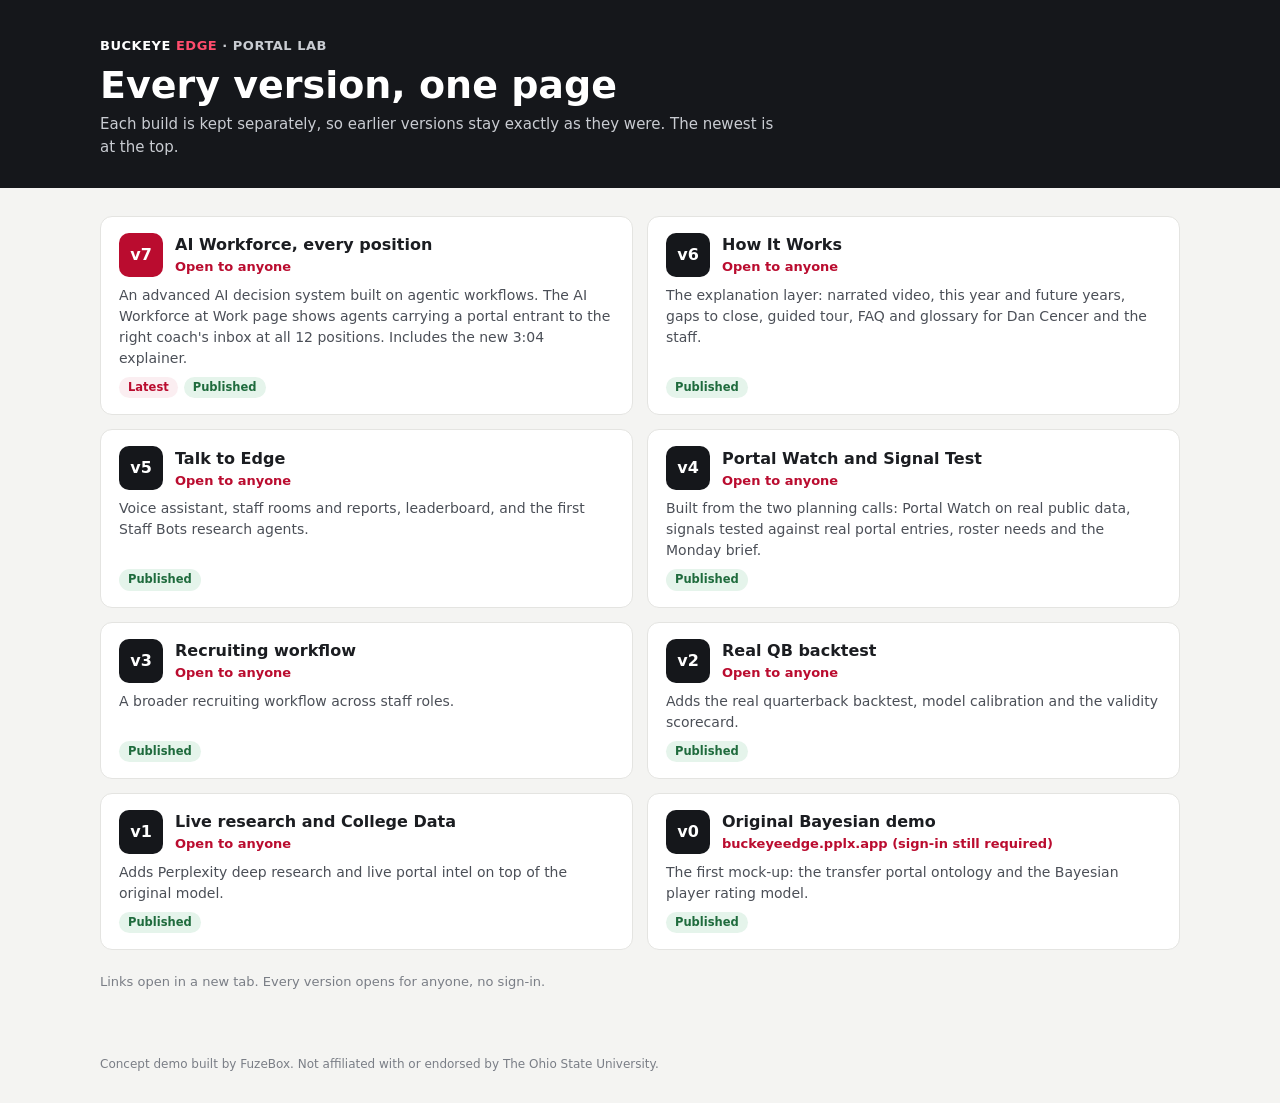
==== index.html @ c3e60c37 "Buckeye Edge Portal Lab: all versions" ====
<!doctype html>
<html lang="en">
<head>
<meta charset="utf-8" />
<meta name="viewport" content="width=device-width, initial-scale=1" />
<title>Buckeye Edge · Portal Lab Versions</title>
<link rel="icon" href="icon.svg" type="image/svg+xml" />
<style>
  :root { --scarlet:#ba0c2f; --scarlet-50:#fbeef1; --ink:#1b1d21; --ink-2:#4b4f57; --ink-3:#7a7e86; --bg:#f4f4f2; --surface:#fff; --line:#e4e4e1; --side:#15171b; }
  * { box-sizing: border-box; }
  body { margin:0; font: 15px/1.5 "Inter", system-ui, -apple-system, "Segoe UI", sans-serif; background:var(--bg); color:var(--ink); }
  header { background:var(--side); color:#fff; padding:36px 24px 30px; }
  .wrap { max-width:1080px; margin:0 auto; }
  .brand { font-weight:800; letter-spacing:.04em; font-size:13px; text-transform:uppercase; color:#c9ccd2; }
  .brand b { color:#fff; } .brand span { color:#ff4d6d; }
  h1 { margin:8px 0 6px; font-size:clamp(26px,4vw,38px); line-height:1.15; }
  header p { margin:0; color:#c9ccd2; max-width:680px; }
  main { padding:28px 24px 50px; }
  .grid { display:grid; grid-template-columns:repeat(2,minmax(0,1fr)); gap:14px; }
  .v { background:var(--surface); border:1px solid var(--line); border-radius:12px; padding:16px 18px; display:flex; flex-direction:column; gap:8px; text-decoration:none; color:inherit; transition:border-color .15s, box-shadow .15s, transform .15s; }
  .v:hover, .v:focus-visible { border-color:var(--scarlet); box-shadow:0 4px 18px rgba(0,0,0,.07); transform:translateY(-1px); outline:none; }
  .top { display:flex; align-items:center; gap:12px; }
  .num { flex:none; width:44px; height:44px; border-radius:10px; background:var(--side); color:#fff; display:grid; place-items:center; font-weight:800; font-size:16px; }
  .v.latest .num { background:var(--scarlet); }
  .t { display:flex; flex-direction:column; min-width:0; }
  .t b { font-size:16px; }
  .url { font-size:13px; color:var(--scarlet); font-weight:600; overflow-wrap:anywhere; }
  .d { margin:0; color:var(--ink-2); font-size:14px; }
  .tags { display:flex; flex-wrap:wrap; gap:6px; margin-top:auto; }
  .tag { font-size:11.5px; font-weight:600; border-radius:999px; padding:2px 9px; background:#eef0f2; color:var(--ink-2); }
  .tag.live { background:#e5f4eb; color:#1f6b3d; }
  .tag.prev { background:#fdf3e1; color:#8a5600; }
  .tag.new { background:var(--scarlet-50); color:var(--scarlet); }
  .note { margin-top:22px; font-size:13px; color:var(--ink-3); }
  footer { font-size:12px; color:var(--ink-3); padding:0 24px 30px; }
  @media (max-width:760px) { .grid { grid-template-columns:minmax(0,1fr); } header { padding:28px 18px 24px; } main { padding:20px 18px 40px; } }
</style>
</head>
<body>
<header><div class="wrap">
  <div class="brand"><b>Buckeye</b> <span>Edge</span> · Portal Lab</div>
  <h1>Every version, one page</h1>
  <p>Each build is kept separately, so earlier versions stay exactly as they were. The newest is at the top.</p>
</div></header>
<main><div class="wrap">
  <div class="grid">
    <a class="v latest" href="./v7/" target="_blank" rel="noopener">
      <div class="top"><span class="num">v7</span><div class="t"><b>AI Workforce, every position</b><span class="url">Open to anyone</span></div></div>
      <p class="d">An advanced AI decision system built on agentic workflows. The AI Workforce at Work page shows agents carrying a portal entrant to the right coach's inbox at all 12 positions. Includes the new 3:04 explainer.</p>
      <div class="tags"><span class="tag new">Latest</span><span class="tag live">Published</span></div>
    </a>
    <a class="v" href="./v6/" target="_blank" rel="noopener">
      <div class="top"><span class="num">v6</span><div class="t"><b>How It Works</b><span class="url">Open to anyone</span></div></div>
      <p class="d">The explanation layer: narrated video, this year and future years, gaps to close, guided tour, FAQ and glossary for Dan Cencer and the staff.</p>
      <div class="tags"><span class="tag live">Published</span></div>
    </a>
    <a class="v" href="./v5/" target="_blank" rel="noopener">
      <div class="top"><span class="num">v5</span><div class="t"><b>Talk to Edge</b><span class="url">Open to anyone</span></div></div>
      <p class="d">Voice assistant, staff rooms and reports, leaderboard, and the first Staff Bots research agents.</p>
      <div class="tags"><span class="tag live">Published</span></div>
    </a>
    <a class="v" href="./v4/" target="_blank" rel="noopener">
      <div class="top"><span class="num">v4</span><div class="t"><b>Portal Watch and Signal Test</b><span class="url">Open to anyone</span></div></div>
      <p class="d">Built from the two planning calls: Portal Watch on real public data, signals tested against real portal entries, roster needs and the Monday brief.</p>
      <div class="tags"><span class="tag live">Published</span></div>
    </a>
    <a class="v" href="./v3/" target="_blank" rel="noopener">
      <div class="top"><span class="num">v3</span><div class="t"><b>Recruiting workflow</b><span class="url">Open to anyone</span></div></div>
      <p class="d">A broader recruiting workflow across staff roles.</p>
      <div class="tags"><span class="tag live">Published</span></div>
    </a>
    <a class="v" href="./v2/" target="_blank" rel="noopener">
      <div class="top"><span class="num">v2</span><div class="t"><b>Real QB backtest</b><span class="url">Open to anyone</span></div></div>
      <p class="d">Adds the real quarterback backtest, model calibration and the validity scorecard.</p>
      <div class="tags"><span class="tag live">Published</span></div>
    </a>
    <a class="v" href="./v1/" target="_blank" rel="noopener">
      <div class="top"><span class="num">v1</span><div class="t"><b>Live research and College Data</b><span class="url">Open to anyone</span></div></div>
      <p class="d">Adds Perplexity deep research and live portal intel on top of the original model.</p>
      <div class="tags"><span class="tag live">Published</span></div>
    </a>
    <a class="v" href="https://buckeyeedge.pplx.app" target="_blank" rel="noopener">
      <div class="top"><span class="num">v0</span><div class="t"><b>Original Bayesian demo</b><span class="url">buckeyeedge.pplx.app (sign-in still required)</span></div></div>
      <p class="d">The first mock-up: the transfer portal ontology and the Bayesian player rating model.</p>
      <div class="tags"><span class="tag live">Published</span></div>
    </a>
  </div>
  <p class="note">Links open in a new tab. Every version opens for anyone, no sign-in.</p>
</div></main>
<footer><div class="wrap">Concept demo built by FuzeBox. Not affiliated with or endorsed by The Ohio State University.</div></footer>
</body>
</html>
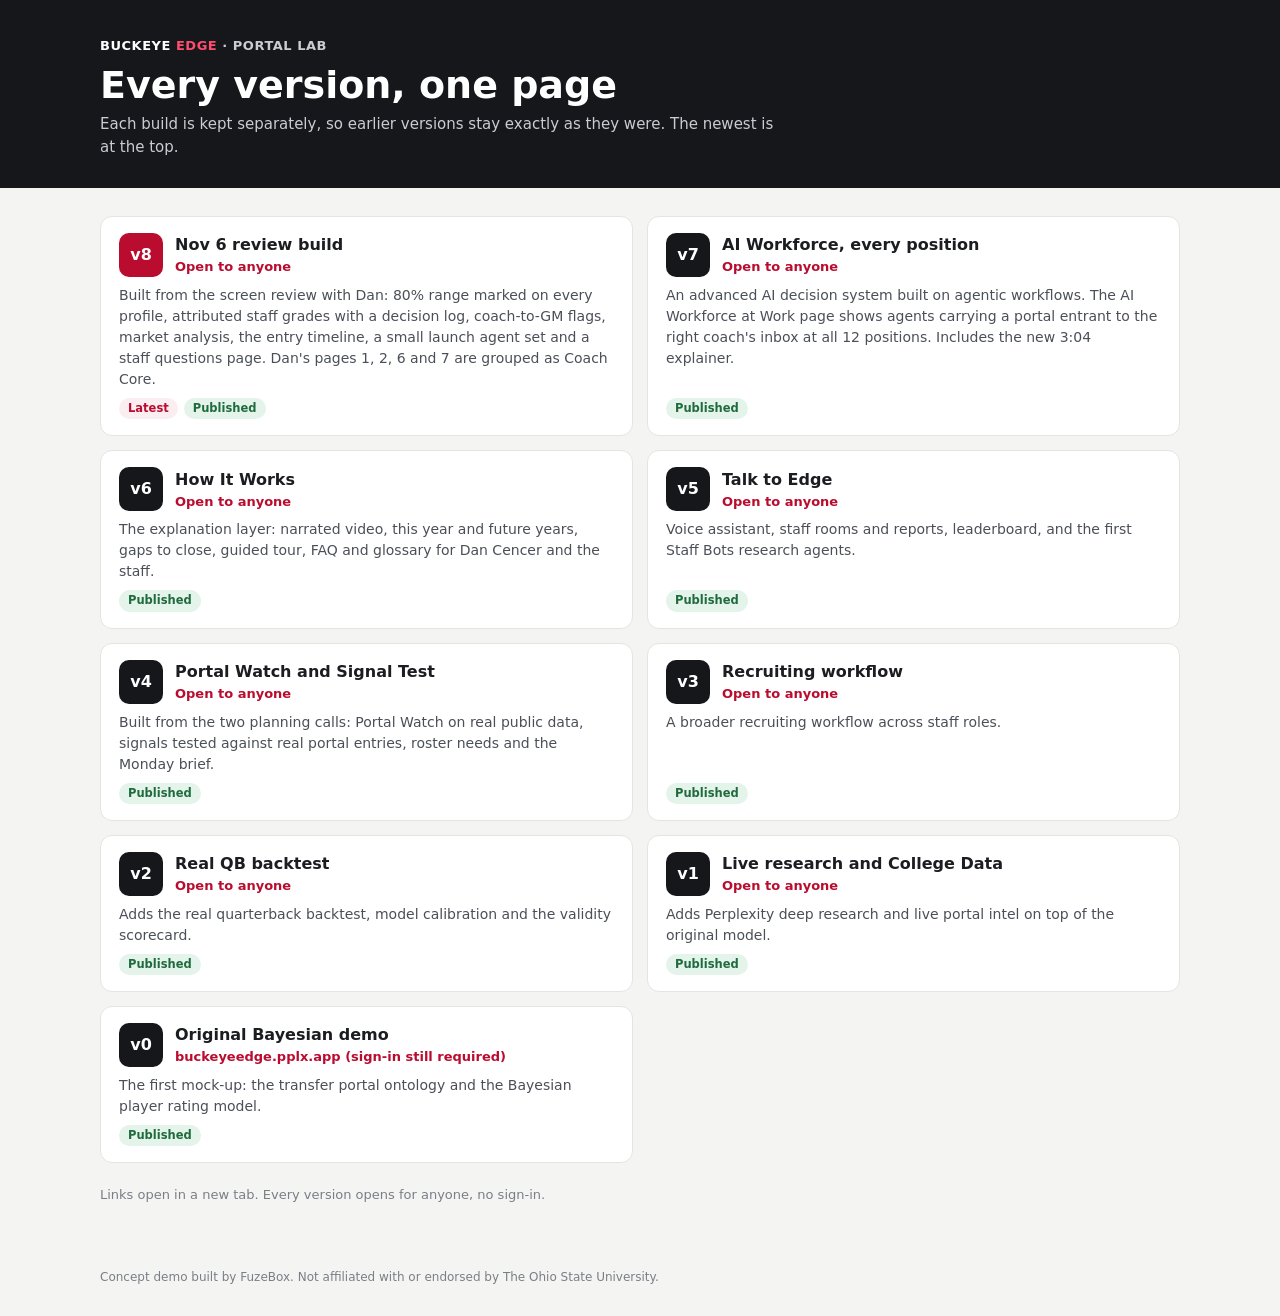
==== commit ead30ebe: "Add v8: Nov 6 review build" ====
--- a/index.html
+++ b/index.html
@@ -44,10 +44,15 @@
 </div></header>
 <main><div class="wrap">
   <div class="grid">
-    <a class="v latest" href="./v7/" target="_blank" rel="noopener">
+    <a class="v latest" href="./v8/" target="_blank" rel="noopener">
+      <div class="top"><span class="num">v8</span><div class="t"><b>Nov 6 review build</b><span class="url">Open to anyone</span></div></div>
+      <p class="d">Built from the screen review with Dan: 80% range marked on every profile, attributed staff grades with a decision log, coach-to-GM flags, market analysis, the entry timeline, a small launch agent set and a staff questions page. Dan's pages 1, 2, 6 and 7 are grouped as Coach Core.</p>
+      <div class="tags"><span class="tag new">Latest</span><span class="tag live">Published</span></div>
+    </a>
+    <a class="v" href="./v7/" target="_blank" rel="noopener">
       <div class="top"><span class="num">v7</span><div class="t"><b>AI Workforce, every position</b><span class="url">Open to anyone</span></div></div>
       <p class="d">An advanced AI decision system built on agentic workflows. The AI Workforce at Work page shows agents carrying a portal entrant to the right coach's inbox at all 12 positions. Includes the new 3:04 explainer.</p>
-      <div class="tags"><span class="tag new">Latest</span><span class="tag live">Published</span></div>
+      <div class="tags"><span class="tag live">Published</span></div>
     </a>
     <a class="v" href="./v6/" target="_blank" rel="noopener">
       <div class="top"><span class="num">v6</span><div class="t"><b>How It Works</b><span class="url">Open to anyone</span></div></div>
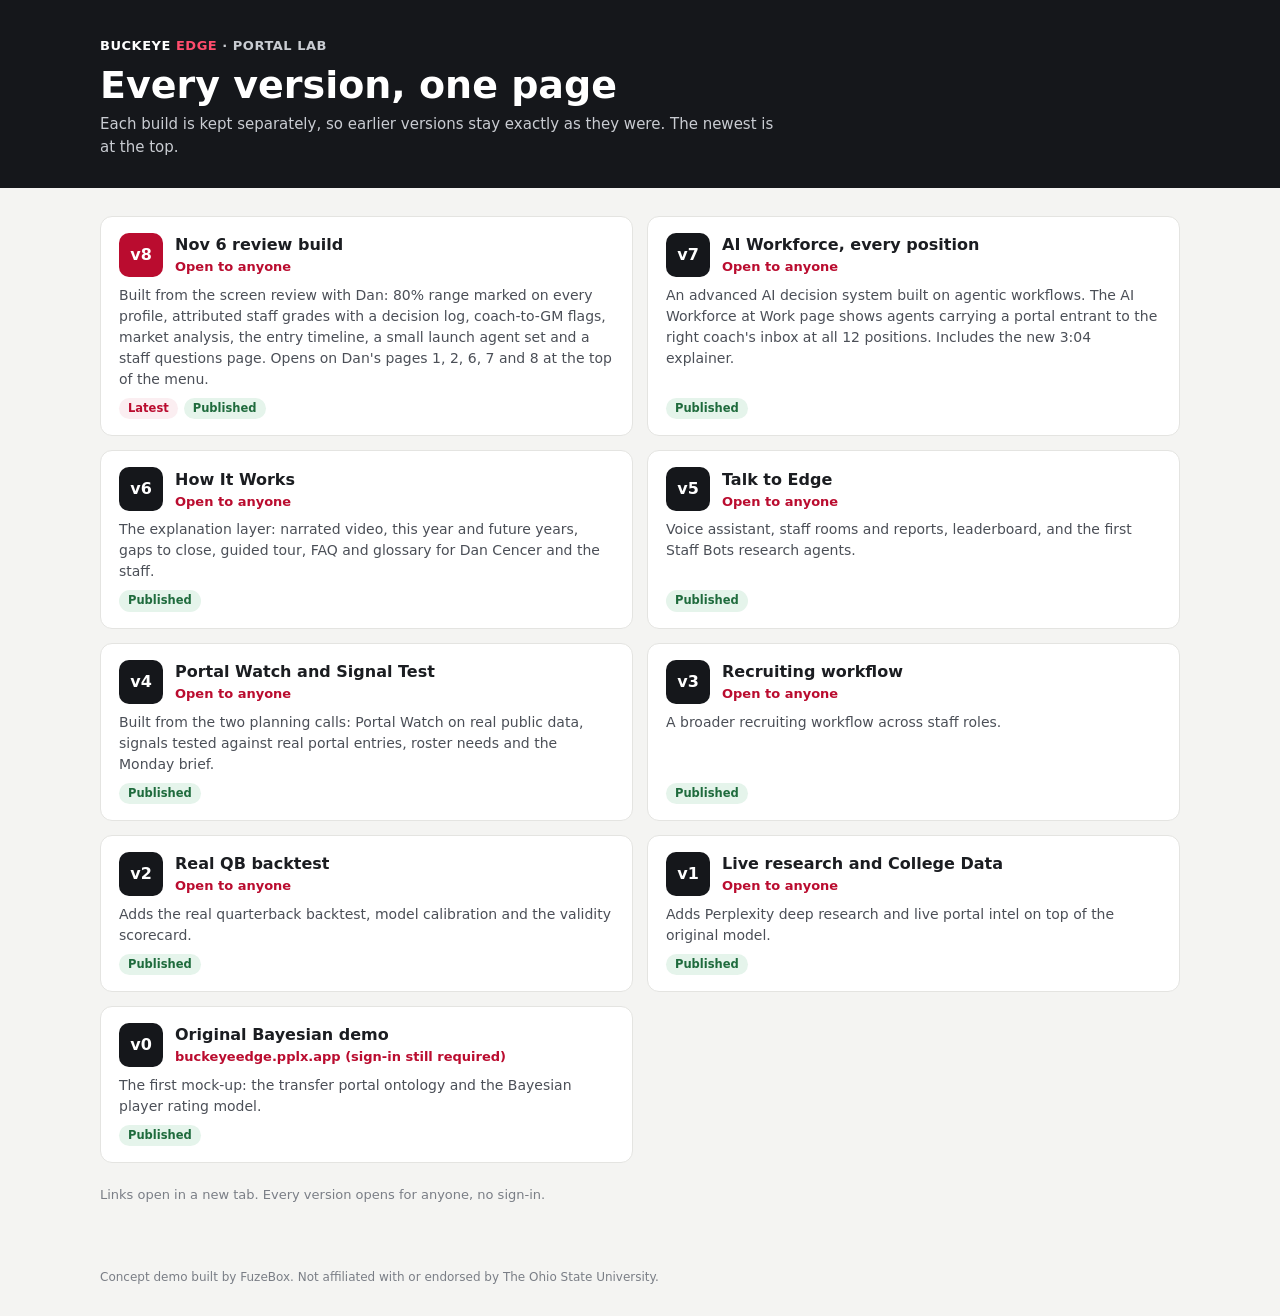
==== commit d921ec28: "v8: Dan's pages 1,2,6,7,8 at top, What's New at bottom" ====
--- a/index.html
+++ b/index.html
@@ -46,7 +46,7 @@
   <div class="grid">
     <a class="v latest" href="./v8/" target="_blank" rel="noopener">
       <div class="top"><span class="num">v8</span><div class="t"><b>Nov 6 review build</b><span class="url">Open to anyone</span></div></div>
-      <p class="d">Built from the screen review with Dan: 80% range marked on every profile, attributed staff grades with a decision log, coach-to-GM flags, market analysis, the entry timeline, a small launch agent set and a staff questions page. Dan's pages 1, 2, 6 and 7 are grouped as Coach Core.</p>
+      <p class="d">Built from the screen review with Dan: 80% range marked on every profile, attributed staff grades with a decision log, coach-to-GM flags, market analysis, the entry timeline, a small launch agent set and a staff questions page. Opens on Dan's pages 1, 2, 6, 7 and 8 at the top of the menu.</p>
       <div class="tags"><span class="tag new">Latest</span><span class="tag live">Published</span></div>
     </a>
     <a class="v" href="./v7/" target="_blank" rel="noopener">
